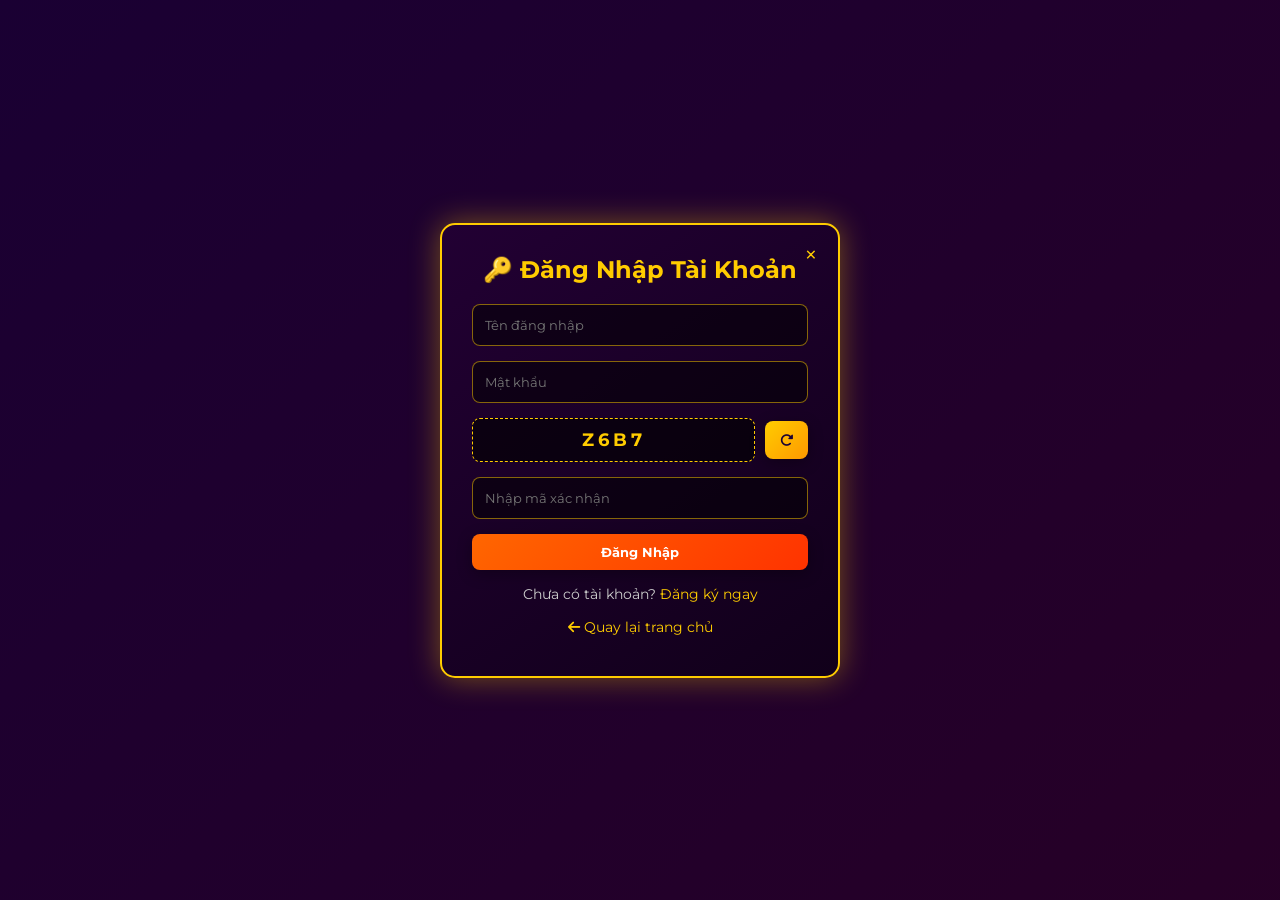
==== index.html @ e7632a32 "Initial commit" ====
<!DOCTYPE html>
<html lang="vi">
<head>
  <meta charset="UTF-8">
  <meta name="viewport" content="width=device-width, initial-scale=1.0">
  <title>Ngọc Rồng Hoa Mai - Huyền Thoại Trở Lại</title>
  <link rel="stylesheet" href="https://cdnjs.cloudflare.com/ajax/libs/font-awesome/6.4.0/css/all.min.css">
  <link rel="stylesheet" href="css/style.css">
</head>
<body>

  <!-- MÀN HÌNH CHỜ (SPLASH SCREEN) - HIỂN THỊ 5 GIÂY VÀ HIỆU ỨNG HOA MAI RƠI -->
  <div id="splashScreen">
    <div class="apricot-falling-container" id="apricotContainer"></div>
    <div class="splash-content">
      <div class="splash-logo">
        <h1>🐉 NGỌC RỒNG HOA MAI</h1>
        <p>Hành Trình Huyền Thoại</p>
      </div>
      <div class="loader-box">
        <div class="loader-bar" id="loaderBar"></div>
      </div>
      <div class="loader-text" id="loaderText">Đang tải dữ liệu... (0%)</div>
    </div>
  </div>

  <!-- HIỆU ỨNG HOA MAI RƠI XUYÊN SUỐT TRANG CHÍNH -->
  <div class="apricot-falling-container" id="mainApricotContainer"></div>

  <div class="container">
    
    <!-- HEADER ĐƯỢC TẢI TỰ ĐỘNG TỪ header.html -->
    <div id="header-placeholder"></div>

    <!-- HERO / MAIN CONTENT -->
    <div id="mainContent" class="main-content">
      <div class="hero-banner">
        <h2>🌸 CHÀO MỪNG ĐẾN VỚI NRO HOA MAI 🌸</h2>
        <p>Tham gia ngay thế giới Ngọc Rồng trực tuyến đông vui nhất, nhiều sự kiện hấp dẫn và quà tặng tân thủ cực khủng!</p>
        <div class="hero-actions">
          <a href="#downloadSection" class="btn-glow btn-download-large"><i class="fa-solid fa-gift"></i> Sự kiện</a>
          <a href="#zaloSection" class="btn-glow btn-zalo-large"><i class="fa-solid fa-comments"></i> Diễn Đàn</a>
        </div>
      </div>

      <div class="features-grid">
        <div class="feature-card" id="downloadSection">
          <h3><i class="fa-solid fa-download"></i> Tải Game Đa Nền Tảng</h3>
          <p>Hỗ trợ đầy đủ các hệ điều hành mượt mà, không giật lag.</p>
          <div class="download-buttons">
            <a href="https://drive.google.com/file/d/1ODFutee_5d7anmvLXMOCf4dJBous7HXp/view?usp=sharing" target="_blank" class="btn-store" style="text-decoration:none; display:block;"><i class="fa-brands fa-android"></i> Android / APK</a>
            <a href="https://drive.google.com/file/d/1Oy-rBFOUYgVfE4NtWFGBt_dAvNK3j2md/view?usp=sharing" target="_blank" class="btn-store" style="text-decoration:none; display:block;"><i class="fa-solid fa-desktop"></i> PC / Windows</a>
          </div>
        </div>

        <div class="feature-card" id="zaloSection">
          <h3><i class="fa-solid fa-comments"></i> Cộng Đồng Zalo</h3>
          <p>Giao lưu, kết bạn, mua bán và cập nhật thông tin sự kiện nhanh nhất từ BQT.</p>
          <a href="https://zalo.me/g/ybgabw007" target="_blank" class="btn-primary" style="display:inline-block; margin-top:15px; text-decoration:none;"><i class="fa-solid fa-paper-plane"></i> Vào Box Zalo Chính Thức</a>
        </div>

        <div class="feature-card" id="rechargeSection">
          <h3><i class="fa-solid fa-wallet"></i> Nạp Thẻ Cào / Momo</h3>
          <p>Hệ thống nạp thẻ tự động chiết khấu cao, nhận ngay hồng ngọc và ưu đãi nạp đầu.</p>
          <button class="btn-secondary" onclick="openRechargeModal()"><i class="fa-solid fa-coins"></i> Nạp Thẻ Ngay</button>
        </div>
      </div>
    </div>

    <!-- PROFILE MODAL -->
    <div id="profilePageModal" class="modal">
      <div class="modal-content">
        <span class="close" onclick="closeModal('profilePageModal')">&times;</span>
        <h2>👤 Thông Tin Tài Khoản</h2>
        <div class="profile-info">
          <p><strong>Tên đăng nhập:</strong> <span id="profileUsername"></span></p>
          <p><strong>ID Nhân Vật:</strong> <span id="profileId"></span></p>
          <p><strong>Ngày tạo:</strong> <span id="profileCreated"></span></p>
        </div>
        <button id="logoutBtn2" class="btn-logout"><i class="fa-solid fa-right-from-bracket"></i> Đăng Xuất</button>
      </div>
    </div>

    <!-- CHANGE PASSWORD MODAL -->
    <div id="changePasswordModal" class="modal">
      <div class="modal-content">
        <span class="close" onclick="closeModal('changePasswordModal')">&times;</span>
        <h2>🔒 Đổi Mật Khẩu</h2>
        <form id="changePasswordForm">
          <input type="password" id="oldPassword" placeholder="Mật khẩu cũ" required>
          <input type="password" id="newPassword" placeholder="Mật khẩu mới (6+ ký tự)" required>
          <button type="submit" class="btn-primary">Cập Nhật Mật Khẩu</button>
        </form>
        <div id="changePasswordMessage" class="message"></div>
      </div>
    </div>

    <!-- RECHARGE MODAL -->
    <div id="rechargeModal" class="modal">
      <div class="modal-content">
        <span class="close" onclick="closeModal('rechargeModal')">&times;</span>
        <h2>💳 Nạp Thẻ Cào Siêu Tốc</h2>
        <form id="rechargeForm">
          <select id="cardType" class="select-custom">
            <option value="VIETTEL">Viettel</option>
            <option value="VINAPHONE">Vinaphone</option>
            <option value="MOBIFONE">Mobifone</option>
          </select>
          <select id="cardAmount" class="select-custom">
            <option value="10000">10.000 VNĐ</option>
            <option value="50000">50.000 VNĐ</option>
            <option value="100000">100.000 VNĐ</option>
            <option value="500000">500.000 VNĐ</option>
          </select>
          <input type="text" id="cardSerial" placeholder="Số Seri thẻ" required>
          <input type="text" id="cardCode" placeholder="Mã thẻ cào" required>
          <button type="submit" class="btn-primary">Nạp Thẻ Ngay</button>
        </form>
        <div id="rechargeMessage" class="message"></div>
      </div>
    </div>
  </div>

 <script>
  document.addEventListener("DOMContentLoaded", () => {
    const splashScreen = document.getElementById("splashScreen");
    
    // Kiểm tra xem đã xem màn hình chờ trong phiên này chưa
    if (sessionStorage.getItem("hasLoadedSplash")) {
      // Nếu đã xem rồi thì ẩn ngay lập tức, không chạy lại hiệu ứng nữa
      if (splashScreen) {
        splashScreen.style.display = "none";
      }
    } else {
      // Nếu là vào trang lần đầu tiên thì chạy hiệu ứng 5 giây
      sessionStorage.setItem("hasLoadedSplash", "true");
      
      let progress = 0;
      const loaderBar = document.getElementById("loaderBar");
      const loaderText = document.getElementById("loaderText");

      const interval = setInterval(() => {
        progress += 2;
        if (loaderBar) loaderBar.style.width = progress + "%";
        if (loaderText) loaderText.innerText = `Đang tải dữ liệu... (${progress}%)`;

        if (progress >= 100) {
          clearInterval(interval);
          if (splashScreen) {
            splashScreen.style.opacity = "0";
            setTimeout(() => {
              splashScreen.style.display = "none";
            }, 800);
          }
        }
      }, 20);
    }

    createApricotFlowers("apricotContainer");
    createApricotFlowers("mainApricotContainer");
  });

  function createApricotFlowers(containerId) {
    const container = document.getElementById(containerId);
    if (!container) return;
    const flowerCount = 25;
    for (let i = 0; i < flowerCount; i++) {
      const flower = document.createElement("div");
      flower.classList.add("apricot-flower");
      flower.style.left = Math.random() * 100 + "vw";
      flower.style.animationDuration = (Math.random() * 3 + 4) + "s"; 
      flower.style.animationDelay = (Math.random() * 5) + "s";
      flower.style.transform = `scale(${Math.random() * 0.6 + 0.6})`;
      container.appendChild(flower);
    }
  }

  function openModal(modalId) {
    document.getElementById(modalId).style.display = "flex";
  }
  function closeModal(modalId) {
    document.getElementById(modalId).style.display = "none";
  }
  function openRechargeModal() {
    openModal('rechargeModal');
  }
</script>
  <script src="js/api.js"></script>
  <script src="js/auth.js"></script>
  <script src="js/security.js"></script>
</body>
</html>
---- css/style.css ----
@import url('https://fonts.googleapis.com/css2?family=Montserrat:wght@400;600;800&display=swap');

* {
  box-sizing: border-box;
  margin: 0;
  padding: 0;
  font-family: 'Montserrat', sans-serif;
}

body {
  background: linear-gradient(135deg, #1a0033, #33001a, #001a33);
  background-size: 400% 400%;
  animation: gradientBG 15s ease infinite;
  color: #fff;
  min-height: 100vh;
  overflow-x: hidden;
}

@keyframes gradientBG {
  0% { background-position: 0% 50%; }
  50% { background-position: 100% 50%; }
  100% { background-position: 0% 50%; }
}

/* MÀN HÌNH CHỜ (SPLASH SCREEN) 5 GIÂY */
#splashScreen {
  position: fixed;
  top: 0;
  left: 0;
  width: 100vw;
  height: 100vh;
  background: url('../images/background.png') no-repeat center center;
  background-size: cover;
  z-index: 9999;
  display: flex;
  flex-direction: column;
  justify-content: flex-end;
  align-items: center;
  padding-bottom: 50px;
  transition: opacity 0.8s ease;
}

#splashScreen::after {
  content: '';
  position: absolute;
  top: 0; left: 0; width: 100%; height: 100%;
  background: rgba(0, 0, 0, 0.35);
  z-index: 1;
}

.splash-content {
  position: relative;
  z-index: 2;
  width: 80%;
  max-width: 500px;
  text-align: center;
}

.splash-logo h1 {
  font-size: 28px;
  color: #ffcc00;
  text-shadow: 0 0 10px #ff6600, 0 0 20px #ff0000;
  margin-bottom: 5px;
}

.splash-logo p {
  font-size: 14px;
  color: #fff;
  margin-bottom: 20px;
  letter-spacing: 2px;
}

.loader-box {
  width: 100%;
  height: 18px;
  background: rgba(0, 0, 0, 0.6);
  border: 2px solid #ffcc00;
  border-radius: 10px;
  overflow: hidden;
  padding: 2px;
  box-shadow: 0 0 15px rgba(255, 204, 0, 0.6);
}

.loader-bar {
  width: 0%;
  height: 100%;
  background: linear-gradient(90deg, #ff6600, #ffcc00, #ffff66);
  border-radius: 6px;
  transition: width 0.1s linear;
}

.loader-text {
  margin-top: 10px;
  font-size: 14px;
  font-weight: bold;
  color: #ffcc00;
  text-shadow: 1px 1px 2px #000;
}

/* HIỆU ỨNG HOA MAI RƠI */
.apricot-falling-container {
  position: fixed;
  top: 0; left: 0; width: 100vw; height: 100vh;
  pointer-events: none;
  z-index: 999;
  overflow: hidden;
}

.apricot-flower {
  position: absolute;
  top: -50px;
  width: 24px;
  height: 24px;
  background: radial-gradient(circle, #fff033 30%, #ff9900 80%);
  border-radius: 50% 0 50% 50%;
  box-shadow: 0 0 8px #ffcc00;
  animation: fall linear infinite;
}

@keyframes fall {
  0% {
    transform: translateY(-50px) rotate(0deg);
    opacity: 1;
  }
  100% {
    transform: translateY(105vh) rotate(360deg);
    opacity: 0.2;
  }
}

/* LAYOUT CHÍNH */
.container {
  max-width: 1200px;
  margin: 0 auto;
  padding: 20px;
}

/* NAVBAR */
.navbar {
  display: flex;
  justify-content: space-between;
  align-items: center;
  background: rgba(20, 0, 40, 0.85);
  backdrop-filter: blur(10px);
  padding: 15px 30px;
  border-radius: 15px;
  border: 1px solid rgba(255, 204, 0, 0.3);
  box-shadow: 0 8px 32px rgba(0, 0, 0, 0.5);
  position: sticky;
  top: 15px;
  z-index: 99;
}

.logo {
  font-size: 22px;
  font-weight: 800;
  color: #ffcc00;
  text-shadow: 0 0 10px rgba(255, 204, 0, 0.7);
}

.nav-links {
  display: flex;
  align-items: center;
  gap: 20px;
}

.nav-links a {
  color: #ddd;
  text-decoration: none;
  font-weight: 600;
  transition: 0.3s;
}

.nav-links a:hover, .nav-links a.active {
  color: #ffcc00;
  text-shadow: 0 0 8px #ffcc00;
}

/* BUTTONS */
.btn-primary, .btn-secondary, .btn-logout, .btn-user {
  padding: 10px 20px;
  border: none;
  border-radius: 8px;
  font-weight: bold;
  cursor: pointer;
  transition: 0.3s;
  box-shadow: 0 4px 15px rgba(0,0,0,0.3);
}

.btn-primary {
  background: linear-gradient(135deg, #ff6600, #ff3300);
  color: #fff;
}
.btn-primary:hover {
  background: linear-gradient(135deg, #ff8533, #ff4d4d);
  transform: translateY(-2px);
  box-shadow: 0 6px 20px rgba(255, 102, 0, 0.5);
}

.btn-secondary {
  background: linear-gradient(135deg, #ffcc00, #ff9900);
  color: #1a0033;
}
.btn-secondary:hover {
  background: linear-gradient(135deg, #ffdb4d, #ffb31a);
  transform: translateY(-2px);
}

.btn-logout {
  background: #dc3545;
  color: #fff;
}
.btn-logout:hover {
  background: #bd2130;
}

/* USER DROPDOWN */
.user-dropdown {
  position: relative;
  display: inline-block;
}

.btn-user {
  background: rgba(255, 204, 0, 0.2);
  color: #ffcc00;
  border: 1px solid #ffcc00;
}

.dropdown-menu {
  display: none;
  position: absolute;
  right: 0;
  background: #1a0033;
  min-width: 180px;
  box-shadow: 0 8px 16px rgba(0,0,0,0.4);
  border-radius: 8px;
  overflow: hidden;
  border: 1px solid rgba(255, 204, 0, 0.3);
  z-index: 10;
  margin-top: 5px;
}

.dropdown-menu a {
  color: #fff;
  padding: 12px 16px;
  text-decoration: none;
  display: block;
  font-size: 14px;
}

.dropdown-menu a:hover {
  background: rgba(255, 204, 0, 0.2);
  color: #ffcc00;
}

.user-dropdown:hover .dropdown-menu {
  display: block;
}

/* HERO BANNER & FEATURES */
.main-content {
  margin-top: 40px;
}

.hero-banner {
  text-align: center;
  background: rgba(0, 0, 0, 0.45);
  border: 2px dashed rgba(255, 204, 0, 0.4);
  padding: 50px 20px;
  border-radius: 20px;
  margin-bottom: 40px;
  box-shadow: inset 0 0 20px rgba(255, 204, 0, 0.15);
}

.hero-banner h2 {
  font-size: 32px;
  color: #ffcc00;
  margin-bottom: 15px;
  text-shadow: 0 0 10px rgba(255, 204, 0, 0.5);
}

.hero-banner p {
  font-size: 16px;
  color: #ccc;
  max-width: 700px;
  margin: 0 auto 25px auto;
  line-height: 1.6;
}

.hero-actions {
  display: flex;
  justify-content: center;
  gap: 15px;
  flex-wrap: wrap;
}

.btn-glow {
  padding: 12px 25px;
  font-size: 16px;
  font-weight: bold;
  border-radius: 30px;
  text-decoration: none;
  transition: 0.3s;
  box-shadow: 0 0 15px rgba(255, 204, 0, 0.5);
}

.btn-download-large {
  background: #28a745;
  color: white;
}
.btn-download-large:hover {
  background: #218838;
  box-shadow: 0 0 25px #28a745;
}

.btn-zalo-large {
  background: #0068ff;
  color: white;
  box-shadow: 0 0 15px rgba(0, 104, 255, 0.5);
}
.btn-zalo-large:hover {
  background: #0052cc;
  box-shadow: 0 0 25px #0068ff;
}

/* FEATURES GRID */
.features-grid {
  display: grid;
  grid-template-columns: repeat(auto-fit, minmax(320px, 1fr));
  gap: 25px;
}

.feature-card {
  background: rgba(30, 10, 50, 0.8);
  border: 1px solid rgba(255, 204, 0, 0.3);
  border-radius: 15px;
  padding: 30px;
  text-align: center;
  transition: 0.3s;
  box-shadow: 0 10px 30px rgba(0,0,0,0.3);
}

.feature-card:hover {
  transform: translateY(-5px);
  border-color: #ffcc00;
  box-shadow: 0 15px 35px rgba(255, 204, 0, 0.2);
}

.feature-card h3 {
  color: #ffcc00;
  margin-bottom: 12px;
  font-size: 20px;
}

.feature-card p {
  color: #bbb;
  font-size: 14px;
  line-height: 1.5;
  margin-bottom: 20px;
}

.download-buttons {
  display: flex;
  flex-direction: column;
  gap: 10px;
}

.btn-store {
  background: rgba(255, 255, 255, 0.1);
  border: 1px solid #fff;
  color: #fff;
  padding: 10px;
  border-radius: 8px;
  font-weight: bold;
  cursor: pointer;
  transition: 0.3s;
}

.btn-store:hover {
  background: #ffcc00;
  color: #1a0033;
  border-color: #ffcc00;
}

.select-custom {
  width: 100%;
  padding: 12px;
  margin-bottom: 15px;
  background: rgba(0, 0, 0, 0.5);
  border: 1px solid #ffcc00;
  border-radius: 8px;
  color: #fff;
}

/* MODALS */
.modal {
  display: none;
  position: fixed;
  top: 0; left: 0; width: 100%; height: 100%;
  background: rgba(0, 0, 0, 0.8);
  backdrop-filter: blur(5px);
  z-index: 1000;
  justify-content: center;
  align-items: center;
}

.modal-content {
  background: linear-gradient(145deg, #220033, #11001a);
  border: 2px solid #ffcc00;
  padding: 30px;
  border-radius: 15px;
  width: 90%;
  max-width: 400px;
  position: relative;
  box-shadow: 0 0 30px rgba(255, 204, 0, 0.4);
}

.modal-content h2 {
  color: #ffcc00;
  margin-bottom: 20px;
  text-align: center;
}

.modal-content input {
  width: 100%;
  padding: 12px;
  margin-bottom: 15px;
  background: rgba(0,0,0,0.5);
  border: 1px solid rgba(255, 204, 0, 0.5);
  border-radius: 8px;
  color: #fff;
}

.modal-content input:focus {
  border-color: #ffcc00;
  outline: none;
  box-shadow: 0 0 8px rgba(255, 204, 0, 0.5);
}

.modal-content p {
  text-align: center;
  margin-top: 15px;
  font-size: 14px;
  color: #ccc;
}

.modal-content p a {
  color: #ffcc00;
  text-decoration: none;
}

.close {
  position: absolute;
  top: 15px;
  right: 20px;
  font-size: 24px;
  color: #ffcc00;
  cursor: pointer;
}

.hidden {
  display: none !important;
}

.message {
  margin-top: 10px;
  text-align: center;
  font-size: 14px;
}
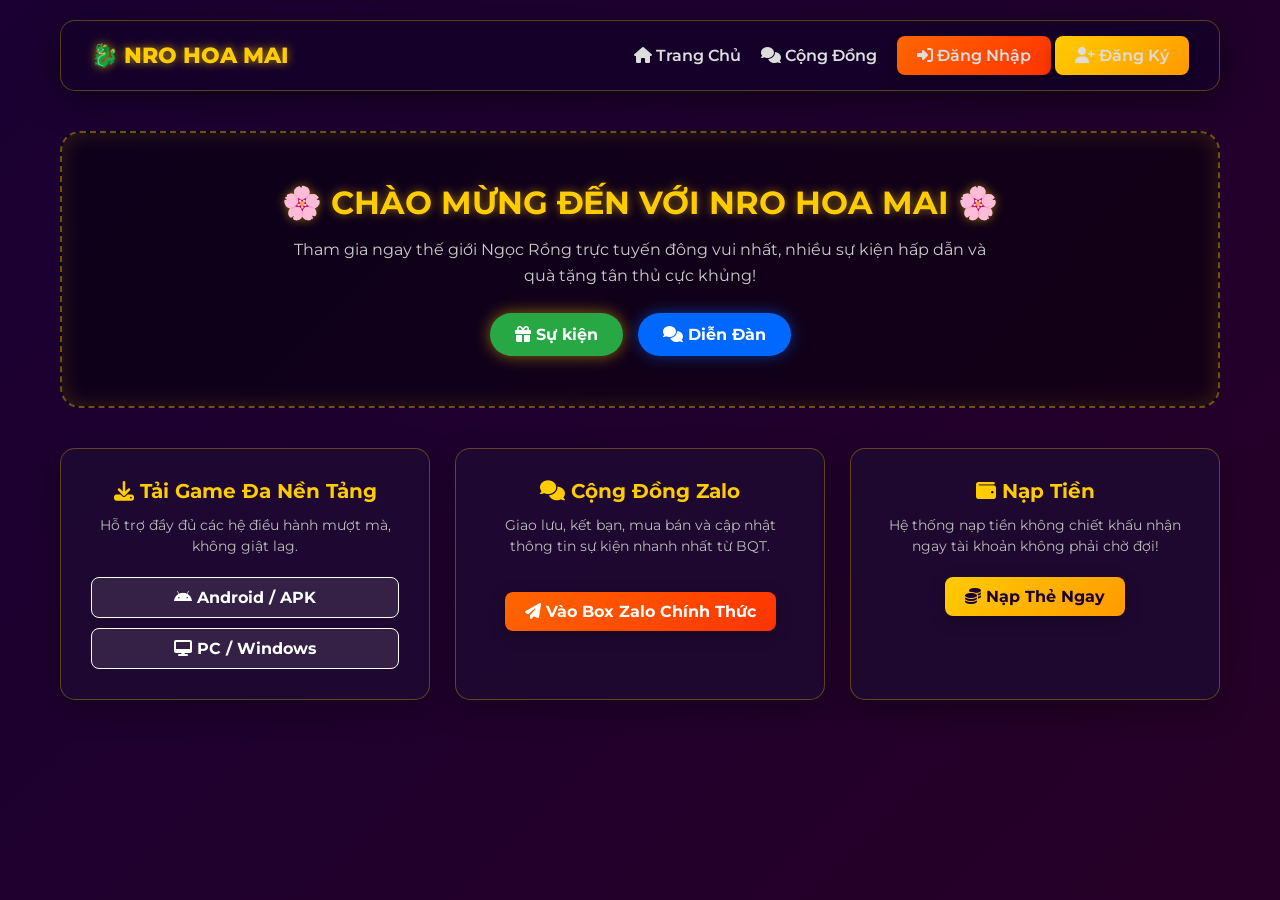
==== commit e08f063b: "push fe" ====
--- a/index.html
+++ b/index.html
@@ -9,7 +9,6 @@
 </head>
 <body>
 
-  <!-- MÀN HÌNH CHỜ (SPLASH SCREEN) - HIỂN THỊ 5 GIÂY VÀ HIỆU ỨNG HOA MAI RƠI -->
   <div id="splashScreen">
     <div class="apricot-falling-container" id="apricotContainer"></div>
     <div class="splash-content">
@@ -23,16 +22,9 @@
       <div class="loader-text" id="loaderText">Đang tải dữ liệu... (0%)</div>
     </div>
   </div>
-
-  <!-- HIỆU ỨNG HOA MAI RƠI XUYÊN SUỐT TRANG CHÍNH -->
   <div class="apricot-falling-container" id="mainApricotContainer"></div>
-
   <div class="container">
-    
-    <!-- HEADER ĐƯỢC TẢI TỰ ĐỘNG TỪ header.html -->
     <div id="header-placeholder"></div>
-
-    <!-- HERO / MAIN CONTENT -->
     <div id="mainContent" class="main-content">
       <div class="hero-banner">
         <h2>🌸 CHÀO MỪNG ĐẾN VỚI NRO HOA MAI 🌸</h2>
@@ -60,14 +52,13 @@
         </div>
 
         <div class="feature-card" id="rechargeSection">
-          <h3><i class="fa-solid fa-wallet"></i> Nạp Thẻ Cào / Momo</h3>
-          <p>Hệ thống nạp thẻ tự động chiết khấu cao, nhận ngay hồng ngọc và ưu đãi nạp đầu.</p>
-          <button class="btn-secondary" onclick="openRechargeModal()"><i class="fa-solid fa-coins"></i> Nạp Thẻ Ngay</button>
+          <h3><i class="fa-solid fa-wallet"></i> Nạp Tiền</h3>
+          <p>Hệ thống nạp tiền không chiết khấu nhận ngay tài khoản không phải chờ đợi!</p>
+          <a href="topup.html" class="btn-secondary" style="text-decoration:none; display:inline-block; text-align:center;"><i class="fa-solid fa-coins"></i> Nạp Thẻ Ngay</a>
         </div>
       </div>
     </div>
 
-    <!-- PROFILE MODAL -->
     <div id="profilePageModal" class="modal">
       <div class="modal-content">
         <span class="close" onclick="closeModal('profilePageModal')">&times;</span>
@@ -81,7 +72,6 @@
       </div>
     </div>
 
-    <!-- CHANGE PASSWORD MODAL -->
     <div id="changePasswordModal" class="modal">
       <div class="modal-content">
         <span class="close" onclick="closeModal('changePasswordModal')">&times;</span>
@@ -94,56 +84,24 @@
         <div id="changePasswordMessage" class="message"></div>
       </div>
     </div>
-
-    <!-- RECHARGE MODAL -->
-    <div id="rechargeModal" class="modal">
-      <div class="modal-content">
-        <span class="close" onclick="closeModal('rechargeModal')">&times;</span>
-        <h2>💳 Nạp Thẻ Cào Siêu Tốc</h2>
-        <form id="rechargeForm">
-          <select id="cardType" class="select-custom">
-            <option value="VIETTEL">Viettel</option>
-            <option value="VINAPHONE">Vinaphone</option>
-            <option value="MOBIFONE">Mobifone</option>
-          </select>
-          <select id="cardAmount" class="select-custom">
-            <option value="10000">10.000 VNĐ</option>
-            <option value="50000">50.000 VNĐ</option>
-            <option value="100000">100.000 VNĐ</option>
-            <option value="500000">500.000 VNĐ</option>
-          </select>
-          <input type="text" id="cardSerial" placeholder="Số Seri thẻ" required>
-          <input type="text" id="cardCode" placeholder="Mã thẻ cào" required>
-          <button type="submit" class="btn-primary">Nạp Thẻ Ngay</button>
-        </form>
-        <div id="rechargeMessage" class="message"></div>
-      </div>
-    </div>
   </div>
 
  <script>
   document.addEventListener("DOMContentLoaded", () => {
     const splashScreen = document.getElementById("splashScreen");
-    
-    // Kiểm tra xem đã xem màn hình chờ trong phiên này chưa
-    if (sessionStorage.getItem("hasLoadedSplash")) {
-      // Nếu đã xem rồi thì ẩn ngay lập tức, không chạy lại hiệu ứng nữa
+        if (sessionStorage.getItem("hasLoadedSplash")) {
       if (splashScreen) {
         splashScreen.style.display = "none";
       }
     } else {
-      // Nếu là vào trang lần đầu tiên thì chạy hiệu ứng 5 giây
       sessionStorage.setItem("hasLoadedSplash", "true");
-      
       let progress = 0;
       const loaderBar = document.getElementById("loaderBar");
       const loaderText = document.getElementById("loaderText");
-
       const interval = setInterval(() => {
         progress += 2;
         if (loaderBar) loaderBar.style.width = progress + "%";
         if (loaderText) loaderText.innerText = `Đang tải dữ liệu... (${progress}%)`;
-
         if (progress >= 100) {
           clearInterval(interval);
           if (splashScreen) {
@@ -155,11 +113,9 @@
         }
       }, 20);
     }
-
     createApricotFlowers("apricotContainer");
     createApricotFlowers("mainApricotContainer");
   });
-
   function createApricotFlowers(containerId) {
     const container = document.getElementById(containerId);
     if (!container) return;
@@ -181,9 +137,6 @@
   function closeModal(modalId) {
     document.getElementById(modalId).style.display = "none";
   }
-  function openRechargeModal() {
-    openModal('rechargeModal');
-  }
 </script>
   <script src="js/api.js"></script>
   <script src="js/auth.js"></script>
--- a/css/style.css
+++ b/css/style.css
@@ -29,7 +29,7 @@
   left: 0;
   width: 100vw;
   height: 100vh;
-  background: url('../images/background.png') no-repeat center center;
+  background: url('/fontend/assets/images/background.png') no-repeat center center;
   background-size: cover;
   z-index: 9999;
   display: flex;
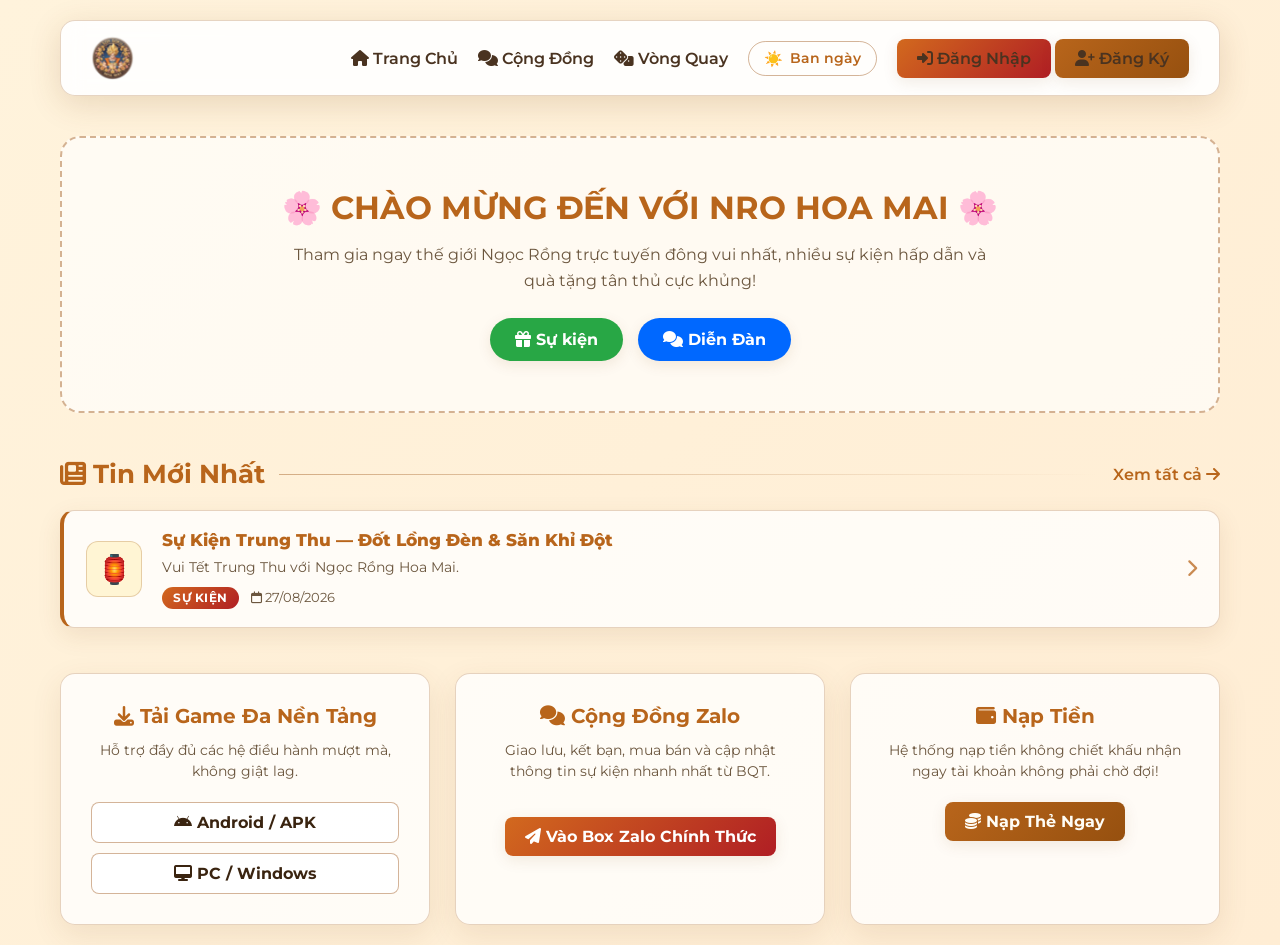
==== commit a082f68e: "hoanthien" ====
--- a/index.html
+++ b/index.html
@@ -6,6 +6,7 @@
   <title>Ngọc Rồng Hoa Mai - Huyền Thoại Trở Lại</title>
   <link rel="stylesheet" href="https://cdnjs.cloudflare.com/ajax/libs/font-awesome/6.4.0/css/all.min.css">
   <link rel="stylesheet" href="css/style.css">
+  <script src="js/theme.js"></script>
 </head>
 <body>
 
@@ -31,11 +32,24 @@
         <p>Tham gia ngay thế giới Ngọc Rồng trực tuyến đông vui nhất, nhiều sự kiện hấp dẫn và quà tặng tân thủ cực khủng!</p>
         <div class="hero-actions">
           <a href="#downloadSection" class="btn-glow btn-download-large"><i class="fa-solid fa-gift"></i> Sự kiện</a>
-          <a href="#zaloSection" class="btn-glow btn-zalo-large"><i class="fa-solid fa-comments"></i> Diễn Đàn</a>
+          <a href="dien-dan.html" class="btn-glow btn-zalo-large"><i class="fa-solid fa-comments"></i> Diễn Đàn</a>
         </div>
       </div>
 
-      <div class="features-grid">
+      <!-- ============ TIN MỚI NHẤT ============ -->
+      <section class="news-section" id="forumSection">
+        <div class="news-head">
+          <h2><i class="fa-solid fa-newspaper"></i> Tin Mới Nhất</h2>
+          <a href="dien-dan.html" style="color:var(--vang); text-decoration:none; font-weight:600; white-space:nowrap;">
+            Xem tất cả <i class="fa-solid fa-arrow-right"></i>
+          </a>
+        </div>
+        <div class="news-list" id="newsList">
+          <div class="news-empty">Đang tải bài đăng...</div>
+        </div>
+      </section>
+
+      <div class="features-grid" style="margin-top:45px;">
         <div class="feature-card" id="downloadSection">
           <h3><i class="fa-solid fa-download"></i> Tải Game Đa Nền Tảng</h3>
           <p>Hỗ trợ đầy đủ các hệ điều hành mượt mà, không giật lag.</p>
@@ -56,6 +70,20 @@
           <p>Hệ thống nạp tiền không chiết khấu nhận ngay tài khoản không phải chờ đợi!</p>
           <a href="topup.html" class="btn-secondary" style="text-decoration:none; display:inline-block; text-align:center;"><i class="fa-solid fa-coins"></i> Nạp Thẻ Ngay</a>
         </div>
+      </div>
+    </div>
+
+    <!-- Modal đọc bài đăng -->
+    <div id="postModal" class="modal">
+      <div class="modal-content post-modal-content">
+        <span class="close" onclick="dongBaiDang()">&times;</span>
+        <h2 id="postModalTitle"></h2>
+        <div class="post-meta" style="margin-bottom:16px;">
+          <span id="postModalTag" class="post-tag"></span>
+          <span id="postModalDate"></span>
+        </div>
+        <div class="post-modal-body" id="postModalBody"></div>
+        <div id="postModalActions" style="margin-top:20px;"></div>
       </div>
     </div>
 
@@ -86,58 +114,64 @@
     </div>
   </div>
 
- <script>
-  document.addEventListener("DOMContentLoaded", () => {
-    const splashScreen = document.getElementById("splashScreen");
-        if (sessionStorage.getItem("hasLoadedSplash")) {
-      if (splashScreen) {
-        splashScreen.style.display = "none";
+<script>
+/* ---------- splash + hoa mai ---------- */
+document.addEventListener("DOMContentLoaded", () => {
+  const splashScreen = document.getElementById("splashScreen");
+  if (sessionStorage.getItem("hasLoadedSplash")) {
+    if (splashScreen) {
+      splashScreen.style.display = "none";
+    }
+  } else {
+    sessionStorage.setItem("hasLoadedSplash", "true");
+    let progress = 0;
+    const loaderBar = document.getElementById("loaderBar");
+    const loaderText = document.getElementById("loaderText");
+    const interval = setInterval(() => {
+      progress += 2;
+      if (loaderBar) loaderBar.style.width = progress + "%";
+      if (loaderText) loaderText.innerText = `Đang tải dữ liệu... (${progress}%)`;
+      if (progress >= 100) {
+        clearInterval(interval);
+        if (splashScreen) {
+          splashScreen.style.opacity = "0";
+          setTimeout(() => {
+            splashScreen.style.display = "none";
+          }, 800);
+        }
       }
-    } else {
-      sessionStorage.setItem("hasLoadedSplash", "true");
-      let progress = 0;
-      const loaderBar = document.getElementById("loaderBar");
-      const loaderText = document.getElementById("loaderText");
-      const interval = setInterval(() => {
-        progress += 2;
-        if (loaderBar) loaderBar.style.width = progress + "%";
-        if (loaderText) loaderText.innerText = `Đang tải dữ liệu... (${progress}%)`;
-        if (progress >= 100) {
-          clearInterval(interval);
-          if (splashScreen) {
-            splashScreen.style.opacity = "0";
-            setTimeout(() => {
-              splashScreen.style.display = "none";
-            }, 800);
-          }
-        }
-      }, 20);
-    }
-    createApricotFlowers("apricotContainer");
-    createApricotFlowers("mainApricotContainer");
-  });
-  function createApricotFlowers(containerId) {
-    const container = document.getElementById(containerId);
-    if (!container) return;
-    const flowerCount = 25;
-    for (let i = 0; i < flowerCount; i++) {
-      const flower = document.createElement("div");
-      flower.classList.add("apricot-flower");
-      flower.style.left = Math.random() * 100 + "vw";
-      flower.style.animationDuration = (Math.random() * 3 + 4) + "s"; 
-      flower.style.animationDelay = (Math.random() * 5) + "s";
-      flower.style.transform = `scale(${Math.random() * 0.6 + 0.6})`;
-      container.appendChild(flower);
-    }
+    }, 20);
   }
+  createApricotFlowers("apricotContainer");
+  createApricotFlowers("mainApricotContainer");
+  veBaiDang("newsList", 3);
+});
 
-  function openModal(modalId) {
-    document.getElementById(modalId).style.display = "flex";
+function createApricotFlowers(containerId) {
+  const container = document.getElementById(containerId);
+  if (!container) return;
+  const flowerCount = 25;
+  for (let i = 0; i < flowerCount; i++) {
+    const flower = document.createElement("div");
+    flower.classList.add("apricot-flower");
+    flower.style.left = Math.random() * 100 + "vw";
+    flower.style.animationDuration = (Math.random() * 3 + 4) + "s";
+    flower.style.animationDelay = (Math.random() * 5) + "s";
+    flower.style.transform = `scale(${Math.random() * 0.6 + 0.6})`;
+    container.appendChild(flower);
   }
-  function closeModal(modalId) {
-    document.getElementById(modalId).style.display = "none";
-  }
+}
+
+function openModal(modalId) {
+  document.getElementById(modalId).style.display = "flex";
+}
+function closeModal(modalId) {
+  document.getElementById(modalId).style.display = "none";
+}
+
 </script>
+
+  <script src="js/posts.js"></script>
   <script src="js/api.js"></script>
   <script src="js/auth.js"></script>
   <script src="js/security.js"></script>
--- a/css/style.css
+++ b/css/style.css
@@ -1,4 +1,70 @@
 @import url('https://fonts.googleapis.com/css2?family=Montserrat:wght@400;600;800&display=swap');
+
+/* ==========================================================
+   BIẾN MÀU — ĐÊM (mặc định) & BAN NGÀY
+   Chế độ nằm ở thẻ <html data-che-do="toi|sang">, do js/theme.js đặt.
+   Đổi màu toàn site chỉ cần sửa trong hai khối dưới đây.
+   ========================================================== */
+:root,
+:root[data-che-do="toi"] {
+  --nen-1:      #1a0033;
+  --nen-2:      #33001a;
+  --nen-3:      #001a33;
+
+  --chu:        #ffffff;
+  --chu-mo:     #bbbbbb;
+  --chu-nhat:   #dddddd;
+
+  --vang:       #ffcc00;   /* màu nhấn chính */
+  --vang-dam:   #ff9900;
+  --cam:        #ff6600;
+  --cam-dam:    #ff3300;
+
+  --tam-nen:    rgba(20, 0, 40, .85);      /* navbar */
+  --the-nen:    rgba(30, 10, 50, .8);      /* thẻ nội dung */
+  --o-nen:      rgba(0, 0, 0, .5);         /* ô nhập, select */
+  --hero-nen:   rgba(0, 0, 0, .45);
+  --vien:       rgba(255, 204, 0, .3);
+  --vien-dam:   rgba(255, 204, 0, .5);
+
+  --bong:       rgba(0, 0, 0, .5);
+  --bong-nhe:   rgba(0, 0, 0, .3);
+  --hao-quang:  .7;                        /* độ mạnh của glow */
+
+  --menu-nen:   #1a0033;
+  --modal-nen:  linear-gradient(145deg, #220033, #11001a);
+  --nut-2-chu:  #1a0033;
+}
+
+:root[data-che-do="sang"] {
+  --nen-1:      #FFF3DC;
+  --nen-2:      #FFE7CC;
+  --nen-3:      #FDF6E7;
+
+  --chu:        #3A2410;
+  --chu-mo:     #6B563E;
+  --chu-nhat:   #4A3320;
+
+  --vang:       #B8651B;
+  --vang-dam:   #96500F;
+  --cam:        #D2691E;
+  --cam-dam:    #B01E24;
+
+  --tam-nen:    rgba(255, 255, 255, .92);
+  --the-nen:    rgba(255, 255, 255, .78);
+  --o-nen:      rgba(255, 255, 255, .9);
+  --hero-nen:   rgba(255, 255, 255, .66);
+  --vien:       rgba(160, 90, 30, .26);
+  --vien-dam:   rgba(160, 90, 30, .45);
+
+  --bong:       rgba(120, 70, 20, .16);
+  --bong-nhe:   rgba(120, 70, 20, .1);
+  --hao-quang:  0;                         /* tắt glow cho nền sáng */
+
+  --menu-nen:   #FFF6E4;
+  --modal-nen:  linear-gradient(145deg, #FFFDF6, #FFF1DC);
+  --nut-2-chu:  #FFFDF6;
+}
 
 * {
   box-sizing: border-box;
@@ -8,21 +74,59 @@
 }
 
 body {
-  background: linear-gradient(135deg, #1a0033, #33001a, #001a33);
+  background: linear-gradient(135deg, var(--nen-1), var(--nen-2), var(--nen-3));
   background-size: 400% 400%;
   animation: gradientBG 15s ease infinite;
-  color: #fff;
+  color: var(--chu);
   min-height: 100vh;
   overflow-x: hidden;
+  transition: color .25s ease;
 }
 
 @keyframes gradientBG {
-  0% { background-position: 0% 50%; }
-  50% { background-position: 100% 50%; }
+  0%   { background-position: 0% 50%; }
+  50%  { background-position: 100% 50%; }
   100% { background-position: 0% 50%; }
 }
 
-/* MÀN HÌNH CHỜ (SPLASH SCREEN) 5 GIÂY */
+/* ==========================================================
+   NÚT ĐỔI CHẾ ĐỘ SÁNG / TỐI
+   ========================================================== */
+.nut-che-do {
+  display: inline-flex;
+  align-items: center;
+  gap: 7px;
+  font-family: 'Montserrat', sans-serif;
+  font-weight: 600;
+  font-size: 14px;
+  line-height: 1;
+  padding: 9px 15px;
+  border-radius: 22px;
+  border: 1px solid var(--vien-dam);
+  background: transparent;
+  color: var(--vang);
+  cursor: pointer;
+  transition: .3s;
+}
+.nut-che-do:hover {
+  background: rgba(255, 204, 0, .15);
+  transform: translateY(-2px);
+  box-shadow: 0 0 12px rgba(255, 204, 0, calc(.5 * var(--hao-quang)));
+}
+.nut-che-do:focus-visible {
+  outline: 3px solid var(--vang);
+  outline-offset: 2px;
+}
+.nut-che-do .nut-che-do-icon { font-size: 15px; }
+
+@media (max-width: 820px) {
+  .nut-che-do { padding: 8px 11px; }
+  .nut-che-do .nut-che-do-chu { display: none; }
+}
+
+/* ==========================================================
+   MÀN HÌNH CHỜ
+   ========================================================== */
 #splashScreen {
   position: fixed;
   top: 0;
@@ -97,7 +201,9 @@
   text-shadow: 1px 1px 2px #000;
 }
 
-/* HIỆU ỨNG HOA MAI RƠI */
+/* ==========================================================
+   HOA MAI RƠI
+   ========================================================== */
 .apricot-falling-container {
   position: fixed;
   top: 0; left: 0; width: 100vw; height: 100vh;
@@ -117,18 +223,19 @@
   animation: fall linear infinite;
 }
 
+:root[data-che-do="sang"] .apricot-flower {
+  background: radial-gradient(circle, #FFD75E 30%, #E07A15 80%);
+  box-shadow: 0 2px 6px rgba(120, 70, 20, .28);
+}
+
 @keyframes fall {
-  0% {
-    transform: translateY(-50px) rotate(0deg);
-    opacity: 1;
-  }
-  100% {
-    transform: translateY(105vh) rotate(360deg);
-    opacity: 0.2;
-  }
-}
-
-/* LAYOUT CHÍNH */
+  0%   { transform: translateY(-50px) rotate(0deg); opacity: 1; }
+  100% { transform: translateY(105vh) rotate(360deg); opacity: 0.2; }
+}
+
+/* ==========================================================
+   LAYOUT
+   ========================================================== */
 .container {
   max-width: 1200px;
   margin: 0 auto;
@@ -140,40 +247,71 @@
   display: flex;
   justify-content: space-between;
   align-items: center;
-  background: rgba(20, 0, 40, 0.85);
+  background: var(--tam-nen);
   backdrop-filter: blur(10px);
   padding: 15px 30px;
   border-radius: 15px;
-  border: 1px solid rgba(255, 204, 0, 0.3);
-  box-shadow: 0 8px 32px rgba(0, 0, 0, 0.5);
+  border: 1px solid var(--vien);
+  box-shadow: 0 8px 32px var(--bong);
   position: sticky;
   top: 15px;
   z-index: 99;
+  transition: background-color .25s ease, border-color .25s ease;
 }
 
 .logo {
-  font-size: 22px;
-  font-weight: 800;
-  color: #ffcc00;
-  text-shadow: 0 0 10px rgba(255, 204, 0, 0.7);
+  display: flex;
+  align-items: center;
+  flex: none;
+}
+
+.logo a {
+  display: block;
+  line-height: 0;
+}
+
+.logo img {
+  height: 44px;
+  width: auto;
+  max-width: 200px;
+  object-fit: contain;
+  display: block;
+  filter: drop-shadow(0 0 8px rgba(255, 204, 0, calc(.5 * var(--hao-quang))));
+  transition: transform .2s;
+}
+
+.logo a:hover img {
+  transform: scale(1.04);
+}
+
+.logo a:focus-visible {
+  outline: 3px solid var(--vang);
+  outline-offset: 3px;
+  border-radius: 8px;
+}
+
+@media (max-width: 620px) {
+  .logo img { height: 36px; }
 }
 
 .nav-links {
   display: flex;
   align-items: center;
   gap: 20px;
+  flex-wrap: wrap;
 }
 
 .nav-links a {
-  color: #ddd;
+  color: var(--chu-nhat);
   text-decoration: none;
   font-weight: 600;
   transition: 0.3s;
 }
 
-.nav-links a:hover, .nav-links a.active {
-  color: #ffcc00;
-  text-shadow: 0 0 8px #ffcc00;
+.nav-links a:hover,
+.nav-links a.active {
+  color: var(--vang);
+  text-shadow: 0 0 8px rgba(255, 204, 0, calc(1 * var(--hao-quang)));
 }
 
 /* BUTTONS */
@@ -184,25 +322,25 @@
   font-weight: bold;
   cursor: pointer;
   transition: 0.3s;
-  box-shadow: 0 4px 15px rgba(0,0,0,0.3);
+  box-shadow: 0 4px 15px var(--bong-nhe);
 }
 
 .btn-primary {
-  background: linear-gradient(135deg, #ff6600, #ff3300);
+  background: linear-gradient(135deg, var(--cam), var(--cam-dam));
   color: #fff;
 }
 .btn-primary:hover {
-  background: linear-gradient(135deg, #ff8533, #ff4d4d);
+  filter: brightness(1.12);
   transform: translateY(-2px);
-  box-shadow: 0 6px 20px rgba(255, 102, 0, 0.5);
+  box-shadow: 0 6px 20px rgba(255, 102, 0, .5);
 }
 
 .btn-secondary {
-  background: linear-gradient(135deg, #ffcc00, #ff9900);
-  color: #1a0033;
+  background: linear-gradient(135deg, var(--vang), var(--vang-dam));
+  color: var(--nut-2-chu);
 }
 .btn-secondary:hover {
-  background: linear-gradient(135deg, #ffdb4d, #ffb31a);
+  filter: brightness(1.12);
   transform: translateY(-2px);
 }
 
@@ -222,26 +360,26 @@
 
 .btn-user {
   background: rgba(255, 204, 0, 0.2);
-  color: #ffcc00;
-  border: 1px solid #ffcc00;
+  color: var(--vang);
+  border: 1px solid var(--vang);
 }
 
 .dropdown-menu {
   display: none;
   position: absolute;
   right: 0;
-  background: #1a0033;
+  background: var(--menu-nen);
   min-width: 180px;
-  box-shadow: 0 8px 16px rgba(0,0,0,0.4);
+  box-shadow: 0 8px 16px var(--bong);
   border-radius: 8px;
   overflow: hidden;
-  border: 1px solid rgba(255, 204, 0, 0.3);
+  border: 1px solid var(--vien);
   z-index: 10;
   margin-top: 5px;
 }
 
 .dropdown-menu a {
-  color: #fff;
+  color: var(--chu);
   padding: 12px 16px;
   text-decoration: none;
   display: block;
@@ -250,38 +388,40 @@
 
 .dropdown-menu a:hover {
   background: rgba(255, 204, 0, 0.2);
-  color: #ffcc00;
+  color: var(--vang);
 }
 
 .user-dropdown:hover .dropdown-menu {
   display: block;
 }
 
-/* HERO BANNER & FEATURES */
+/* ==========================================================
+   HERO & FEATURES
+   ========================================================== */
 .main-content {
   margin-top: 40px;
 }
 
 .hero-banner {
   text-align: center;
-  background: rgba(0, 0, 0, 0.45);
-  border: 2px dashed rgba(255, 204, 0, 0.4);
+  background: var(--hero-nen);
+  border: 2px dashed var(--vien-dam);
   padding: 50px 20px;
   border-radius: 20px;
   margin-bottom: 40px;
-  box-shadow: inset 0 0 20px rgba(255, 204, 0, 0.15);
+  box-shadow: inset 0 0 20px rgba(255, 204, 0, calc(.15 * var(--hao-quang)));
 }
 
 .hero-banner h2 {
   font-size: 32px;
-  color: #ffcc00;
+  color: var(--vang);
   margin-bottom: 15px;
-  text-shadow: 0 0 10px rgba(255, 204, 0, 0.5);
+  text-shadow: 0 0 10px rgba(255, 204, 0, calc(.5 * var(--hao-quang)));
 }
 
 .hero-banner p {
   font-size: 16px;
-  color: #ccc;
+  color: var(--chu-mo);
   max-width: 700px;
   margin: 0 auto 25px auto;
   line-height: 1.6;
@@ -301,7 +441,8 @@
   border-radius: 30px;
   text-decoration: none;
   transition: 0.3s;
-  box-shadow: 0 0 15px rgba(255, 204, 0, 0.5);
+  box-shadow: 0 0 15px rgba(255, 204, 0, calc(.5 * var(--hao-quang))),
+              0 4px 14px var(--bong-nhe);
 }
 
 .btn-download-large {
@@ -316,7 +457,6 @@
 .btn-zalo-large {
   background: #0068ff;
   color: white;
-  box-shadow: 0 0 15px rgba(0, 104, 255, 0.5);
 }
 .btn-zalo-large:hover {
   background: #0052cc;
@@ -331,29 +471,30 @@
 }
 
 .feature-card {
-  background: rgba(30, 10, 50, 0.8);
-  border: 1px solid rgba(255, 204, 0, 0.3);
+  background: var(--the-nen);
+  border: 1px solid var(--vien);
   border-radius: 15px;
   padding: 30px;
   text-align: center;
   transition: 0.3s;
-  box-shadow: 0 10px 30px rgba(0,0,0,0.3);
+  box-shadow: 0 10px 30px var(--bong-nhe);
 }
 
 .feature-card:hover {
   transform: translateY(-5px);
-  border-color: #ffcc00;
-  box-shadow: 0 15px 35px rgba(255, 204, 0, 0.2);
+  border-color: var(--vang);
+  box-shadow: 0 15px 35px rgba(255, 204, 0, calc(.2 * var(--hao-quang))),
+              0 15px 35px var(--bong-nhe);
 }
 
 .feature-card h3 {
-  color: #ffcc00;
+  color: var(--vang);
   margin-bottom: 12px;
   font-size: 20px;
 }
 
 .feature-card p {
-  color: #bbb;
+  color: var(--chu-mo);
   font-size: 14px;
   line-height: 1.5;
   margin-bottom: 20px;
@@ -366,9 +507,9 @@
 }
 
 .btn-store {
-  background: rgba(255, 255, 255, 0.1);
-  border: 1px solid #fff;
-  color: #fff;
+  background: var(--o-nen);
+  border: 1px solid var(--vien-dam);
+  color: var(--chu);
   padding: 10px;
   border-radius: 8px;
   font-weight: bold;
@@ -377,22 +518,24 @@
 }
 
 .btn-store:hover {
-  background: #ffcc00;
-  color: #1a0033;
-  border-color: #ffcc00;
+  background: var(--vang);
+  color: var(--nut-2-chu);
+  border-color: var(--vang);
 }
 
 .select-custom {
   width: 100%;
   padding: 12px;
   margin-bottom: 15px;
-  background: rgba(0, 0, 0, 0.5);
-  border: 1px solid #ffcc00;
+  background: var(--o-nen);
+  border: 1px solid var(--vang);
   border-radius: 8px;
-  color: #fff;
-}
-
-/* MODALS */
+  color: var(--chu);
+}
+
+/* ==========================================================
+   MODALS
+   ========================================================== */
 .modal {
   display: none;
   position: fixed;
@@ -404,19 +547,25 @@
   align-items: center;
 }
 
+:root[data-che-do="sang"] .modal {
+  background: rgba(60, 35, 10, .55);
+}
+
 .modal-content {
-  background: linear-gradient(145deg, #220033, #11001a);
-  border: 2px solid #ffcc00;
+  background: var(--modal-nen);
+  border: 2px solid var(--vang);
   padding: 30px;
   border-radius: 15px;
   width: 90%;
   max-width: 400px;
   position: relative;
-  box-shadow: 0 0 30px rgba(255, 204, 0, 0.4);
+  color: var(--chu);
+  box-shadow: 0 0 30px rgba(255, 204, 0, calc(.4 * var(--hao-quang))),
+              0 18px 50px var(--bong);
 }
 
 .modal-content h2 {
-  color: #ffcc00;
+  color: var(--vang);
   margin-bottom: 20px;
   text-align: center;
 }
@@ -425,27 +574,27 @@
   width: 100%;
   padding: 12px;
   margin-bottom: 15px;
-  background: rgba(0,0,0,0.5);
-  border: 1px solid rgba(255, 204, 0, 0.5);
+  background: var(--o-nen);
+  border: 1px solid var(--vien-dam);
   border-radius: 8px;
-  color: #fff;
+  color: var(--chu);
 }
 
 .modal-content input:focus {
-  border-color: #ffcc00;
+  border-color: var(--vang);
   outline: none;
-  box-shadow: 0 0 8px rgba(255, 204, 0, 0.5);
+  box-shadow: 0 0 8px rgba(255, 204, 0, .5);
 }
 
 .modal-content p {
   text-align: center;
   margin-top: 15px;
   font-size: 14px;
-  color: #ccc;
+  color: var(--chu-mo);
 }
 
 .modal-content p a {
-  color: #ffcc00;
+  color: var(--vang);
   text-decoration: none;
 }
 
@@ -454,10 +603,13 @@
   top: 15px;
   right: 20px;
   font-size: 24px;
-  color: #ffcc00;
+  color: var(--vang);
   cursor: pointer;
 }
 
+/* ==========================================================
+   TIỆN ÍCH
+   ========================================================== */
 .hidden {
   display: none !important;
 }
@@ -466,4 +618,191 @@
   margin-top: 10px;
   text-align: center;
   font-size: 14px;
+}
+
+@media (prefers-reduced-motion: reduce) {
+  body { animation: none; }
+  .apricot-flower { animation: none; display: none; }
+}
+
+/* ==========================================================
+   DIỄN ĐÀN / BÀI ĐĂNG
+   ========================================================== */
+.news-section {
+  margin-top: 45px;
+}
+
+.news-head {
+  display: flex;
+  align-items: center;
+  gap: 14px;
+  margin-bottom: 20px;
+}
+
+.news-head h2 {
+  font-size: 26px;
+  color: var(--vang);
+  text-shadow: 0 0 10px rgba(255, 204, 0, calc(.5 * var(--hao-quang)));
+  white-space: nowrap;
+}
+
+/* đường kẻ chèn giữa tiêu đề và link "Xem tất cả" */
+.news-head h2::after {
+  content: "";
+  display: inline-block;
+  vertical-align: middle;
+}
+
+.news-head > h2 { flex: none; }
+
+.news-head::before {
+  content: "";
+  order: 1;
+  flex: 1;
+  height: 1px;
+  background: linear-gradient(90deg, var(--vien-dam), transparent);
+}
+
+.news-head > a { order: 2; }
+
+.news-list {
+  display: grid;
+  gap: 16px;
+}
+
+.post-card {
+  display: flex;
+  align-items: center;
+  gap: 20px;
+  background: var(--the-nen);
+  border: 1px solid var(--vien);
+  border-left: 4px solid var(--vang);
+  border-radius: 14px;
+  padding: 18px 22px;
+  cursor: pointer;
+  text-decoration: none;
+  color: inherit;
+  transition: .25s;
+  box-shadow: 0 8px 24px var(--bong-nhe);
+}
+
+.post-card:hover {
+  transform: translateY(-3px);
+  border-color: var(--vang);
+  box-shadow: 0 14px 32px var(--bong-nhe),
+              0 0 22px rgba(255, 204, 0, calc(.18 * var(--hao-quang)));
+}
+
+.post-icon {
+  flex: none;
+  width: 56px;
+  height: 56px;
+  border-radius: 12px;
+  display: flex;
+  align-items: center;
+  justify-content: center;
+  font-size: 28px;
+  background: rgba(255, 204, 0, .14);
+  border: 1px solid var(--vien);
+}
+
+.post-body {
+  flex: 1;
+  min-width: 0;
+}
+
+.post-title {
+  font-size: 17px;
+  font-weight: 800;
+  color: var(--vang);
+  margin-bottom: 5px;
+  line-height: 1.35;
+}
+
+.post-desc {
+  font-size: 14px;
+  color: var(--chu-mo);
+  line-height: 1.55;
+  margin-bottom: 8px;
+}
+
+.post-meta {
+  display: flex;
+  align-items: center;
+  gap: 12px;
+  flex-wrap: wrap;
+  font-size: 12.5px;
+  color: var(--chu-mo);
+}
+
+.post-tag {
+  font-size: 11.5px;
+  font-weight: 700;
+  letter-spacing: .5px;
+  text-transform: uppercase;
+  padding: 4px 11px;
+  border-radius: 20px;
+  background: linear-gradient(135deg, var(--cam), var(--cam-dam));
+  color: #fff;
+}
+
+.post-tag.tag-tin {
+  background: linear-gradient(135deg, #2C7BE5, #1A4FA0);
+}
+
+.post-tag.tag-bao-tri {
+  background: linear-gradient(135deg, #6C757D, #495057);
+}
+
+.post-go {
+  flex: none;
+  font-size: 18px;
+  color: var(--vang);
+  opacity: .75;
+  transition: transform .25s;
+}
+
+.post-card:hover .post-go {
+  transform: translateX(4px);
+  opacity: 1;
+}
+
+.news-empty {
+  padding: 26px;
+  text-align: center;
+  color: var(--chu-mo);
+  border: 1px dashed var(--vien);
+  border-radius: 14px;
+}
+
+/* nội dung bài đăng trong modal */
+.post-modal-content {
+  max-width: 620px;
+  text-align: left;
+  max-height: 82vh;
+  overflow-y: auto;
+}
+
+.post-modal-content h2 {
+  text-align: left;
+  font-size: 22px;
+  line-height: 1.35;
+}
+
+.post-modal-body {
+  font-size: 14.5px;
+  line-height: 1.75;
+  color: var(--chu);
+}
+
+.post-modal-body p { margin-bottom: 12px; }
+.post-modal-body ul { margin: 0 0 14px 20px; }
+.post-modal-body li { margin-bottom: 7px; }
+.post-modal-body strong { color: var(--vang); }
+
+@media (max-width: 620px) {
+  .post-card { gap: 14px; padding: 15px; }
+  .post-icon { width: 46px; height: 46px; font-size: 23px; }
+  .post-title { font-size: 15.5px; }
+  .post-go { display: none; }
 }
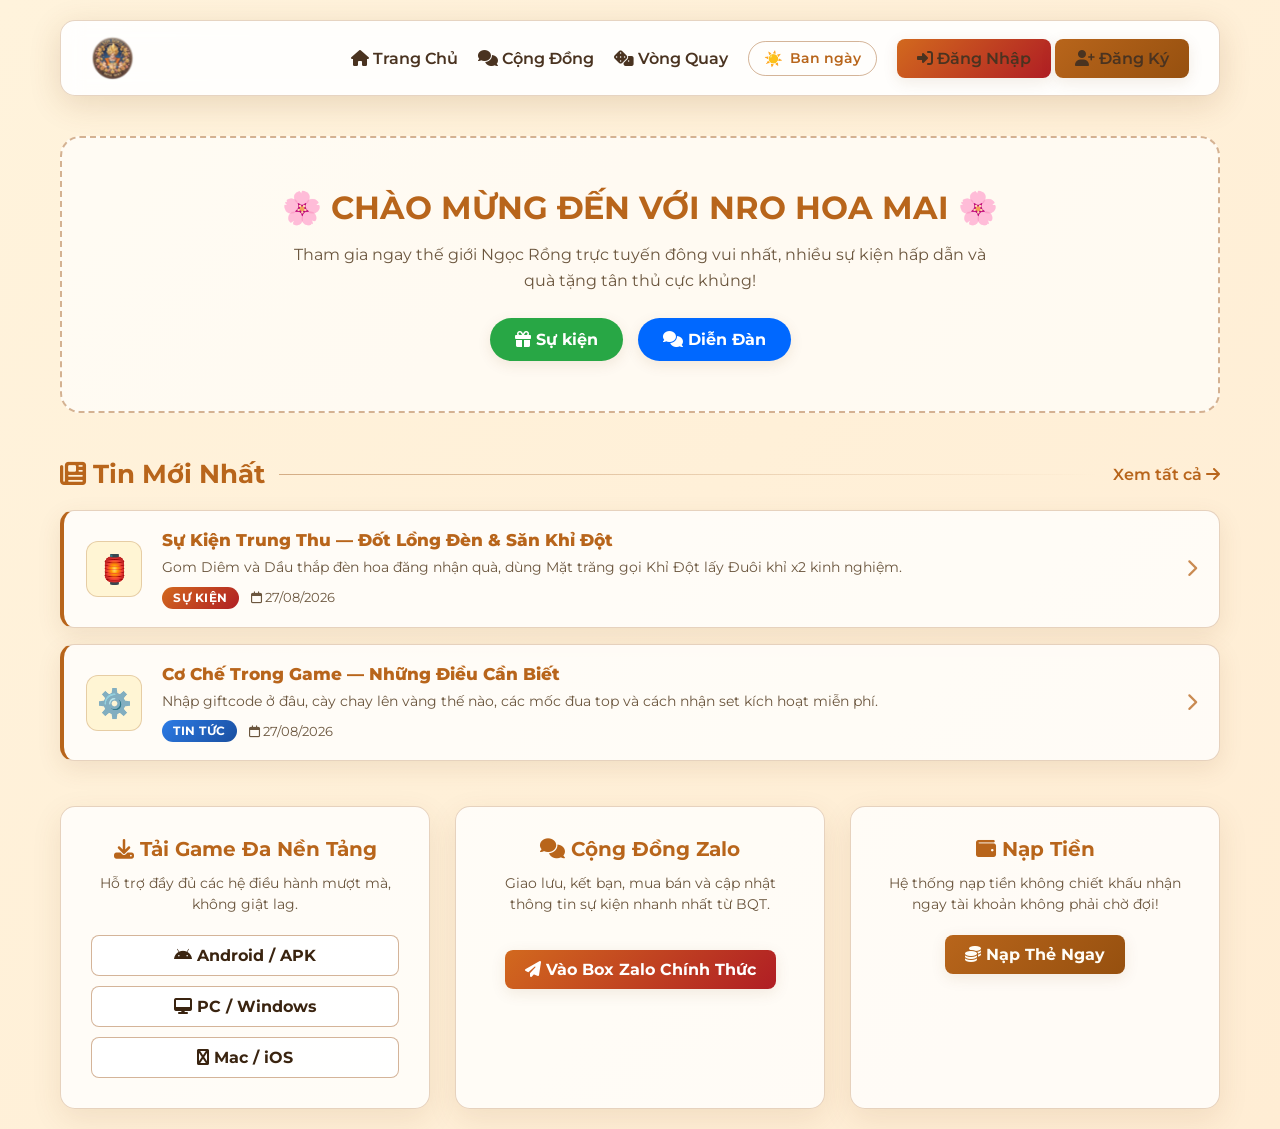
==== commit 8b05dea2: "add new coche" ====
--- a/index.html
+++ b/index.html
@@ -55,7 +55,8 @@
           <p>Hỗ trợ đầy đủ các hệ điều hành mượt mà, không giật lag.</p>
           <div class="download-buttons">
             <a href="https://drive.google.com/file/d/1ODFutee_5d7anmvLXMOCf4dJBous7HXp/view?usp=sharing" target="_blank" class="btn-store" style="text-decoration:none; display:block;"><i class="fa-brands fa-android"></i> Android / APK</a>
-            <a href="https://drive.google.com/file/d/1Oy-rBFOUYgVfE4NtWFGBt_dAvNK3j2md/view?usp=sharing" target="_blank" class="btn-store" style="text-decoration:none; display:block;"><i class="fa-solid fa-desktop"></i> PC / Windows</a>
+            <a href="https://drive.google.com/file/d/1bQd91wrc5BB_NCan0V3v33xArt-zWmqS/view?usp=sharing" target="_blank" class="btn-store" style="text-decoration:none; display:block;"><i class="fa-solid fa-desktop"></i> PC / Windows</a>
+            <a href="https://drive.google.com/file/d/1ik3jUcflgr9H1ynJp6-S-F4YQgc6dLsY/view?usp=sharing" target="_blank" class="btn-store" style="text-decoration:none; display:block;"><i class="fa-solid fa-apple"></i> Mac / iOS</a>
           </div>
         </div>
 
@@ -73,7 +74,6 @@
       </div>
     </div>
 
-    <!-- Modal đọc bài đăng -->
     <div id="postModal" class="modal">
       <div class="modal-content post-modal-content">
         <span class="close" onclick="dongBaiDang()">&times;</span>
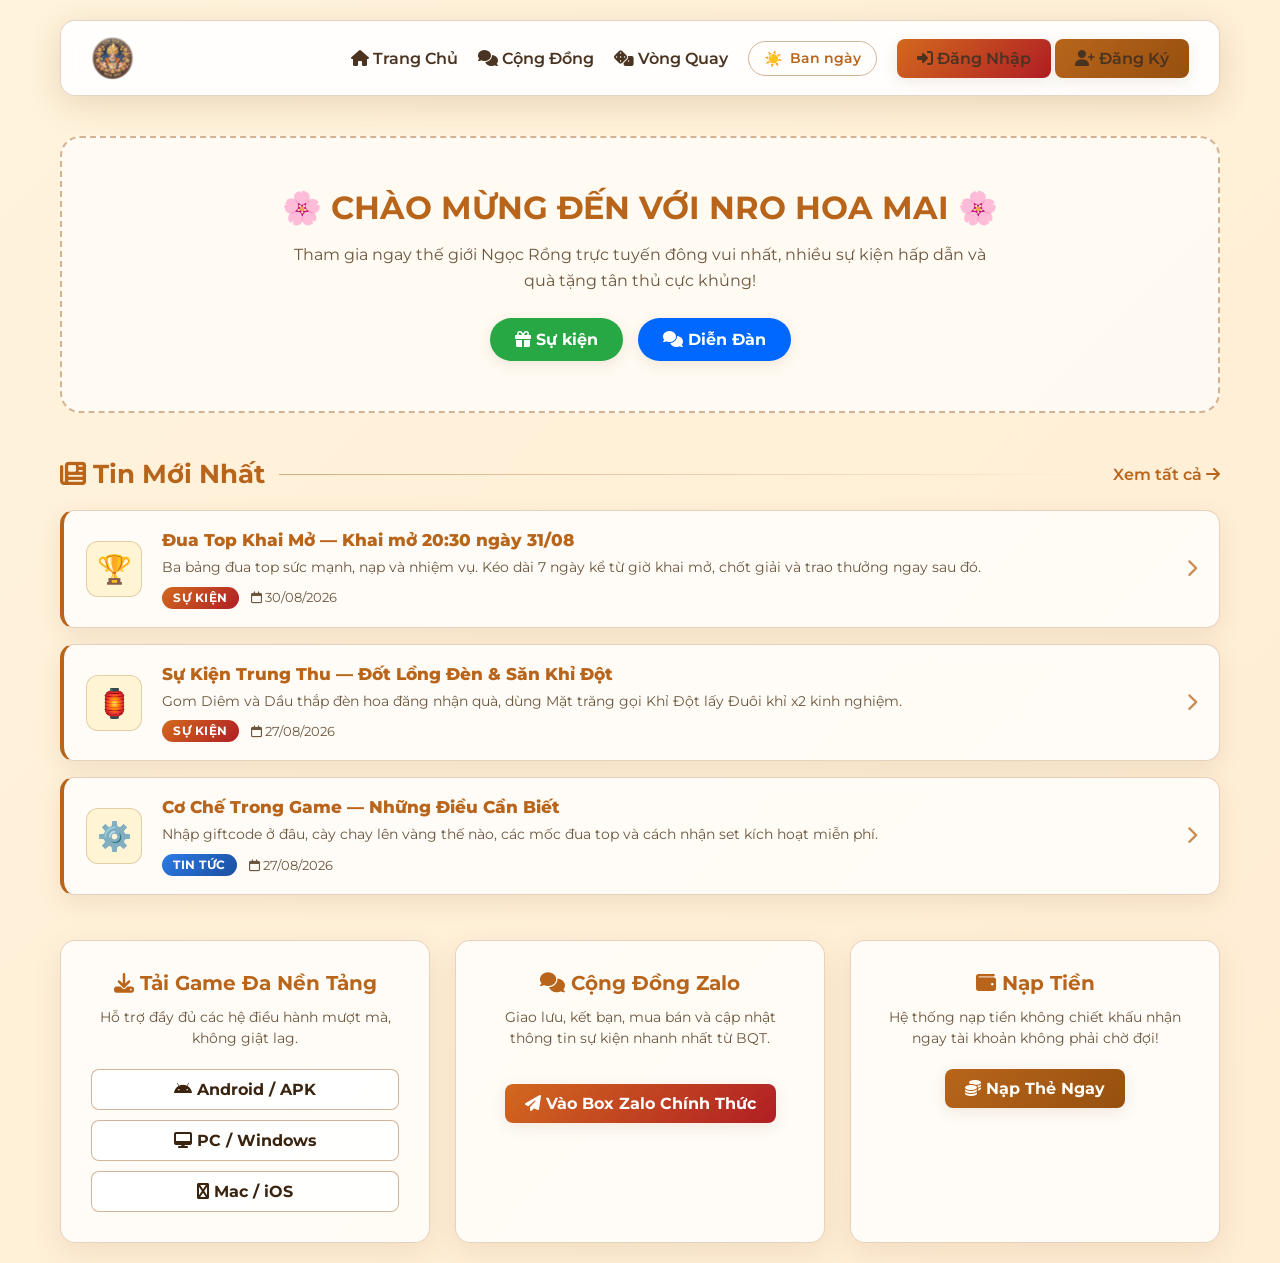
==== commit 3eb905b0: "add new duatop" ====
--- a/index.html
+++ b/index.html
@@ -56,7 +56,7 @@
           <div class="download-buttons">
             <a href="https://drive.google.com/file/d/1ODFutee_5d7anmvLXMOCf4dJBous7HXp/view?usp=sharing" target="_blank" class="btn-store" style="text-decoration:none; display:block;"><i class="fa-brands fa-android"></i> Android / APK</a>
             <a href="https://drive.google.com/file/d/1bQd91wrc5BB_NCan0V3v33xArt-zWmqS/view?usp=sharing" target="_blank" class="btn-store" style="text-decoration:none; display:block;"><i class="fa-solid fa-desktop"></i> PC / Windows</a>
-            <a href="https://drive.google.com/file/d/1ik3jUcflgr9H1ynJp6-S-F4YQgc6dLsY/view?usp=sharing" target="_blank" class="btn-store" style="text-decoration:none; display:block;"><i class="fa-solid fa-apple"></i> Mac / iOS</a>
+            <a href="https://testflight.apple.com/join/Kx5BQaSZ" target="_blank" class="btn-store" style="text-decoration:none; display:block;"><i class="fa-solid fa-apple"></i> Mac / iOS</a>
           </div>
         </div>
 
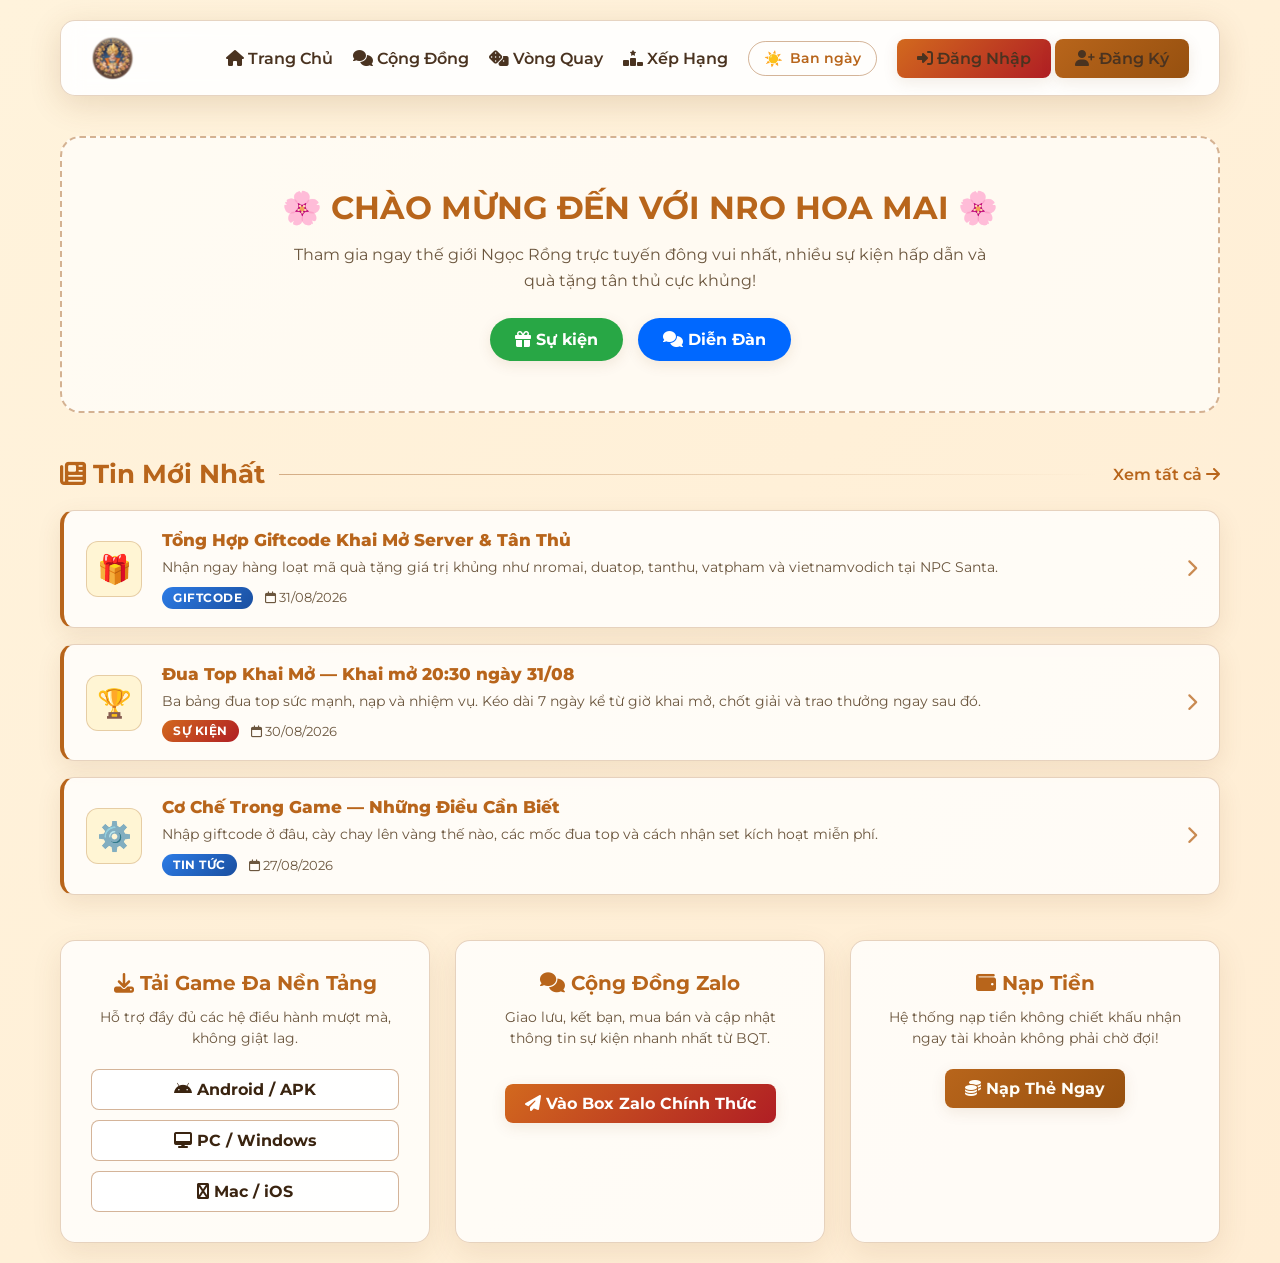
==== commit 5355a789: "fix fe vongquay" ====
--- a/index.html
+++ b/index.html
@@ -56,7 +56,7 @@
           <div class="download-buttons">
             <a href="https://drive.google.com/file/d/1ODFutee_5d7anmvLXMOCf4dJBous7HXp/view?usp=sharing" target="_blank" class="btn-store" style="text-decoration:none; display:block;"><i class="fa-brands fa-android"></i> Android / APK</a>
             <a href="https://drive.google.com/file/d/1bQd91wrc5BB_NCan0V3v33xArt-zWmqS/view?usp=sharing" target="_blank" class="btn-store" style="text-decoration:none; display:block;"><i class="fa-solid fa-desktop"></i> PC / Windows</a>
-            <a href="https://testflight.apple.com/join/Kx5BQaSZ" target="_blank" class="btn-store" style="text-decoration:none; display:block;"><i class="fa-solid fa-apple"></i> Mac / iOS</a>
+            <a href="https://testflight.apple.com/join/2kBfrJw3" target="_blank" class="btn-store" style="text-decoration:none; display:block;"><i class="fa-solid fa-apple"></i> Mac / iOS</a>
           </div>
         </div>
 
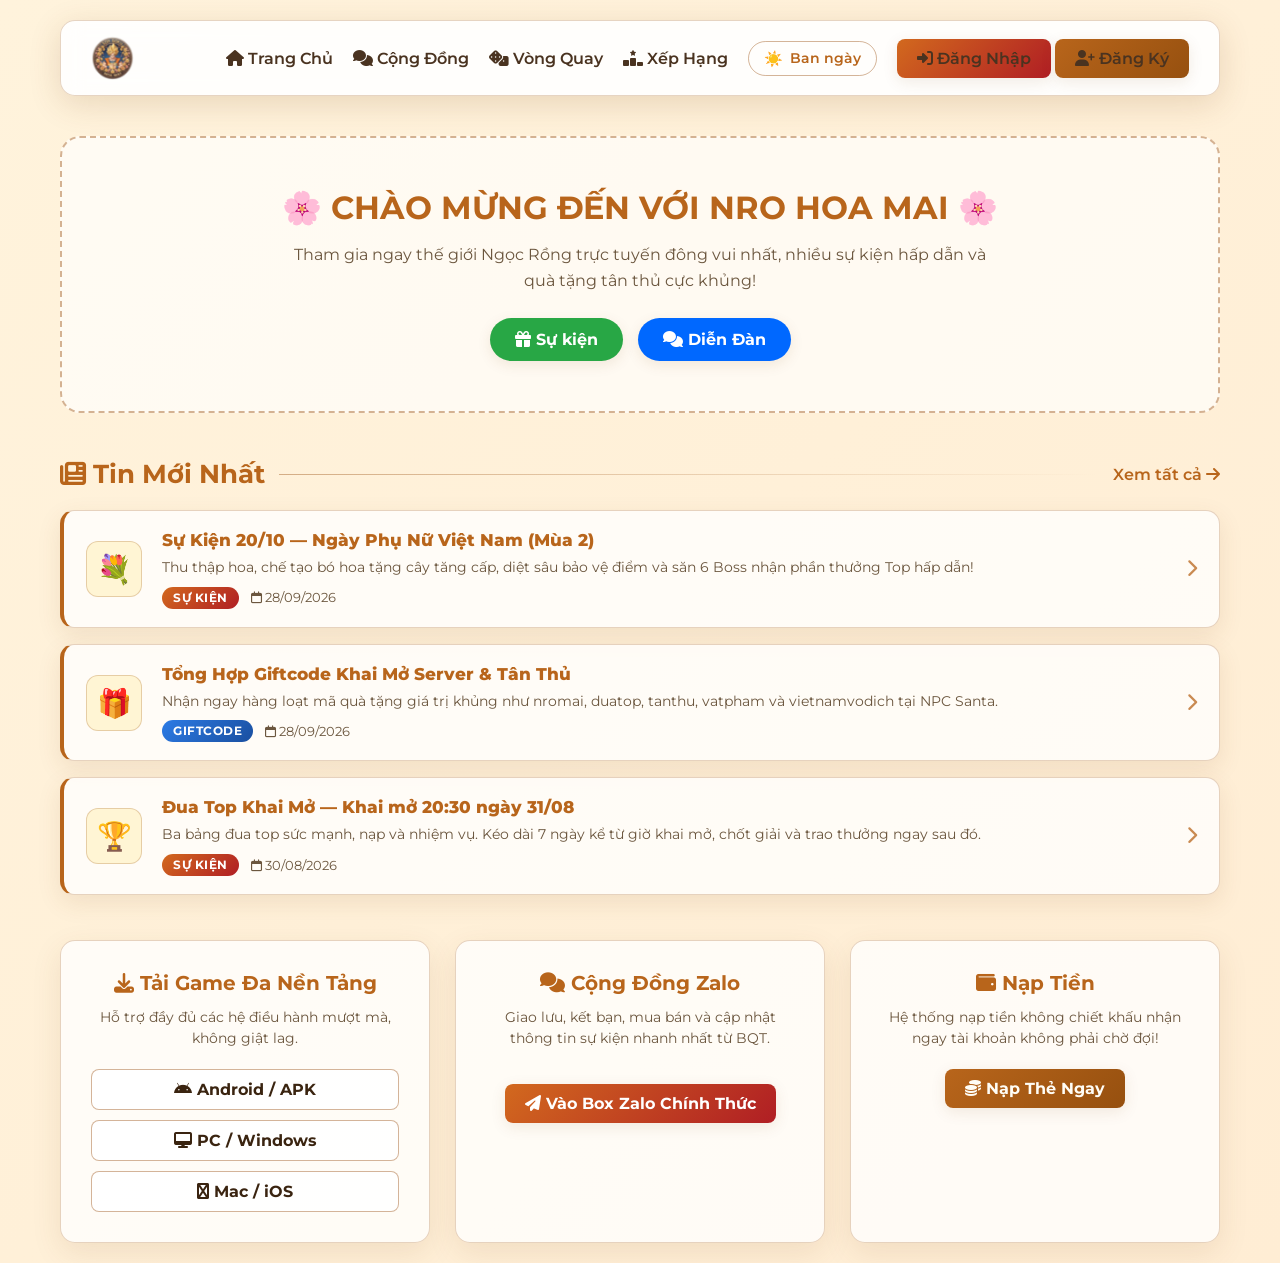
==== commit d7cd97df: "update" ====
--- a/index.html
+++ b/index.html
@@ -54,16 +54,16 @@
           <h3><i class="fa-solid fa-download"></i> Tải Game Đa Nền Tảng</h3>
           <p>Hỗ trợ đầy đủ các hệ điều hành mượt mà, không giật lag.</p>
           <div class="download-buttons">
-            <a href="https://drive.google.com/file/d/1ODFutee_5d7anmvLXMOCf4dJBous7HXp/view?usp=sharing" target="_blank" class="btn-store" style="text-decoration:none; display:block;"><i class="fa-brands fa-android"></i> Android / APK</a>
-            <a href="https://drive.google.com/file/d/1bQd91wrc5BB_NCan0V3v33xArt-zWmqS/view?usp=sharing" target="_blank" class="btn-store" style="text-decoration:none; display:block;"><i class="fa-solid fa-desktop"></i> PC / Windows</a>
-            <a href="https://testflight.apple.com/join/2kBfrJw3" target="_blank" class="btn-store" style="text-decoration:none; display:block;"><i class="fa-solid fa-apple"></i> Mac / iOS</a>
+            <a href="https://drive.google.com/file/d/1PXT_KWaXVLbKcWYP06Ay4L-Hkajv54CG/view?usp=sharing" target="_blank" class="btn-store" style="text-decoration:none; display:block;"><i class="fa-brands fa-android"></i> Android / APK</a>
+            <a href="https://drive.google.com/file/d/1V5dPz_bpQ8kUsOULftjwSE4Z3tyTl7j4/view?usp=sharing" target="_blank" class="btn-store" style="text-decoration:none; display:block;"><i class="fa-solid fa-desktop"></i> PC / Windows</a>
+            <a href="https://testflight.apple.com/join/kJFcFH89" target="_blank" class="btn-store" style="text-decoration:none; display:block;"><i class="fa-solid fa-apple"></i> Mac / iOS</a>
           </div>
         </div>
 
         <div class="feature-card" id="zaloSection">
           <h3><i class="fa-solid fa-comments"></i> Cộng Đồng Zalo</h3>
           <p>Giao lưu, kết bạn, mua bán và cập nhật thông tin sự kiện nhanh nhất từ BQT.</p>
-          <a href="https://zalo.me/g/ybgabw007" target="_blank" class="btn-primary" style="display:inline-block; margin-top:15px; text-decoration:none;"><i class="fa-solid fa-paper-plane"></i> Vào Box Zalo Chính Thức</a>
+          <a href="https://zalo.me/g/xr3l34mbxgzw6hths7w3" target="_blank" class="btn-primary" style="display:inline-block; margin-top:15px; text-decoration:none;"><i class="fa-solid fa-paper-plane"></i> Vào Box Zalo Chính Thức</a>
         </div>
 
         <div class="feature-card" id="rechargeSection">
